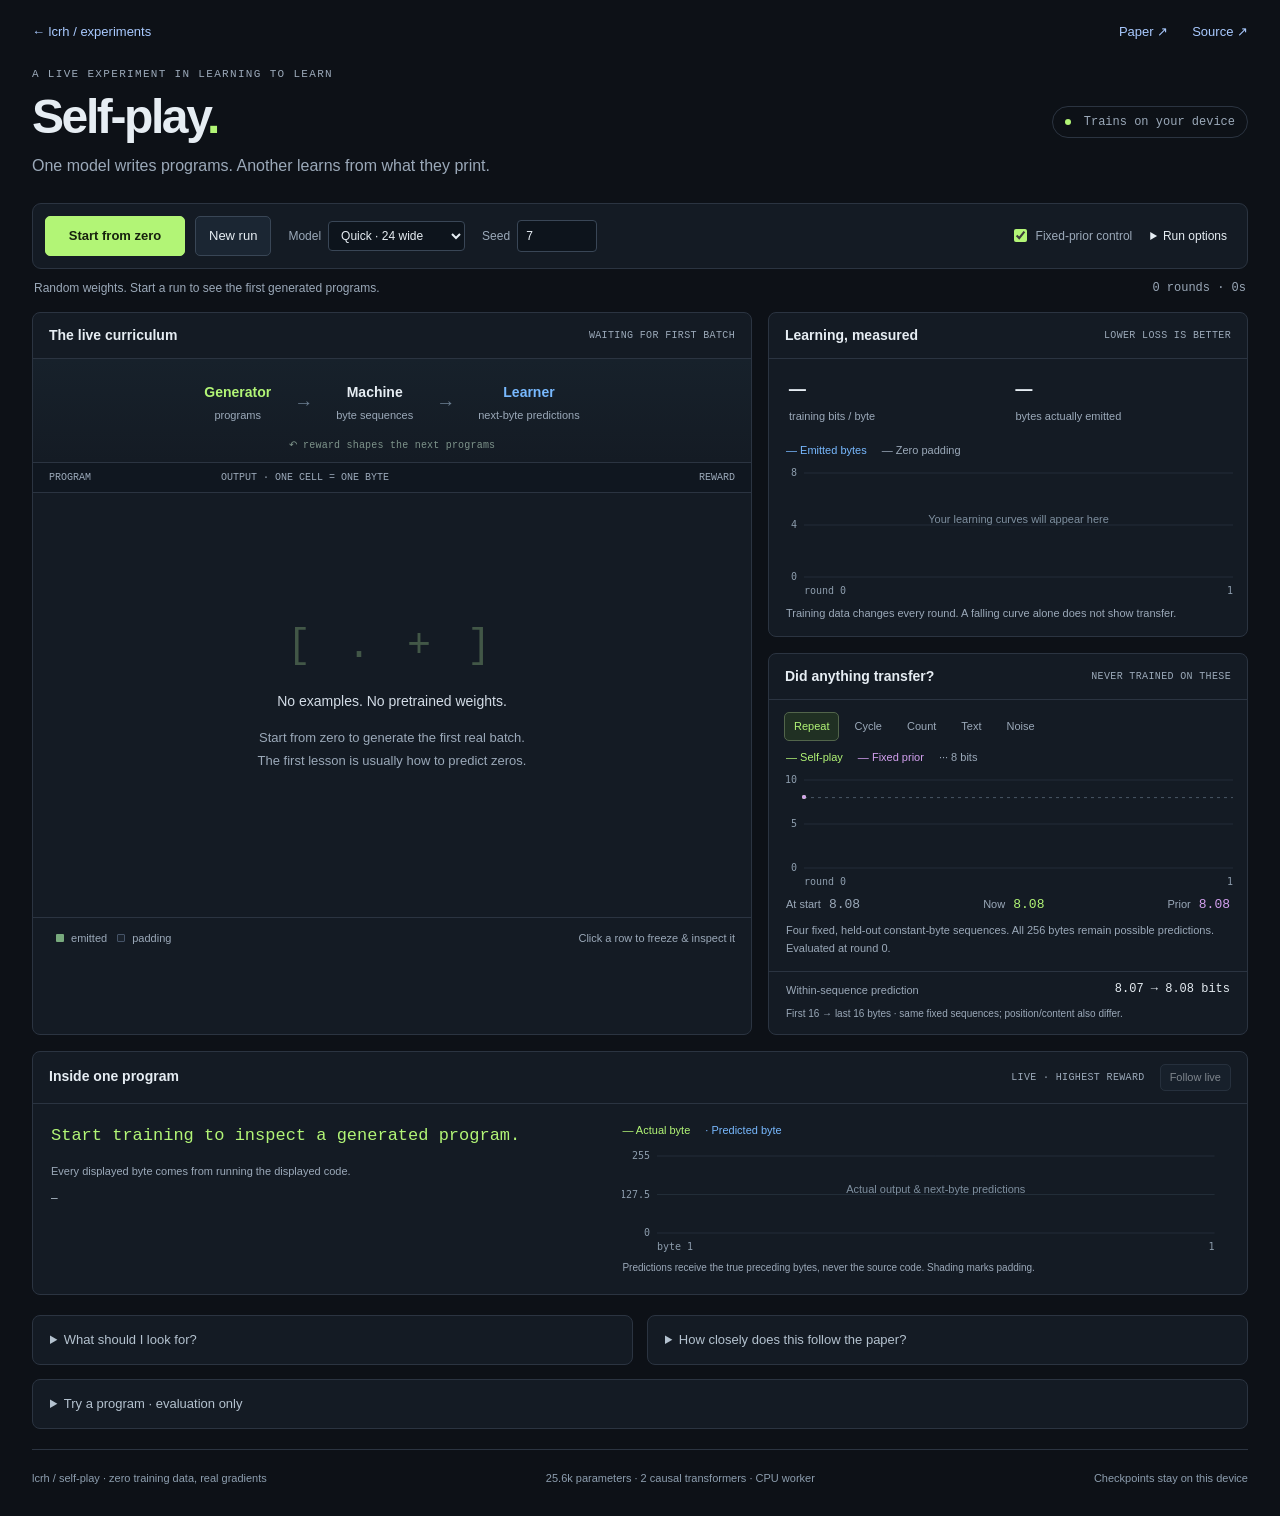
==== self-play/index.html @ e6c80df0 "Add browser self-play pretraining playground with faithful gradient reward" ====
<!doctype html>
<html lang="en"><head><meta charset="utf-8"><meta name="viewport" content="width=device-width,initial-scale=1"><title>Self-play · Pretraining from zero data</title><meta name="description" content="Two tiny transformers learn from scratch in your browser. Explore Self-Play Pretraining with Zero Data through real programs, real gradients, and a live adaptive curriculum."><link rel="stylesheet" href="style.css"><link rel="icon" href="data:image/svg+xml,%3Csvg xmlns='http://www.w3.org/2000/svg' viewBox='0 0 32 32'%3E%3Crect width='32' height='32' rx='8' fill='%230d1117'/%3E%3Cpath d='M12 8L5 16l7 8M20 8l7 8-7 8' fill='none' stroke='%23b2f576' stroke-width='3'/%3E%3C/svg%3E"></head>
<body><main>
<nav><a href="https://lcrh.github.io/">← lcrh / experiments</a><div><a href="https://arxiv.org/abs/2609.30063" target="_blank" rel="noopener">Paper ↗</a><a href="https://github.com/lcrh/lcrh.github.io/tree/master/self-play" target="_blank" rel="noopener">Source ↗</a></div></nav>
<header><div><div class="eyebrow">A LIVE EXPERIMENT IN LEARNING TO LEARN</div><h1>Self-play<span>.</span></h1><p>One model writes programs. Another learns from what they print.</p></div><span class="local"><i></i> Trains on your device</span></header>
<section class="toolbar" aria-label="Training controls"><button id="run" class="primary" disabled>Start from zero</button><button id="reset" title="Discard current run and initialize fresh random networks">New run</button><div class="toolbar-label"><label for="preset">Model</label><select id="preset"><option value="quick">Quick · 24 wide</option><option value="deep">Long run · 48 wide</option></select></div><div class="toolbar-label"><label for="seed">Seed</label><input id="seed" type="number" value="7" min="1" max="999999999"></div><label class="compare"><input id="compare" type="checkbox" checked> Fixed-prior control</label><details class="more"><summary>Run options</summary><div class="options"><label>Generator reward<select id="mode"><option value="selfplay">Gradient alignment · paper</option><option value="difficulty">Difficulty · ablation</option></select></label><label>CPU usage<select id="speed"><option value="full">Full speed</option><option value="gentle">Gentle</option></select></label><button id="save">Download checkpoint</button><button id="load">Load checkpoint</button><button id="restore-local" hidden>Resume saved run</button><input type="file" id="file" accept=".json" hidden><small>Model, seed, reward, and control changes start a new run. CPU usage can change live.</small></div></details></section>
<div class="runline"><span id="status" role="status">Initializing random models…</span><span id="clock">0 rounds · 0s</span></div>
<div id="error" role="alert" hidden></div>
<div class="workspace">
<section class="panel curriculum"><div class="panel-head"><h2>The live curriculum</h2><span id="batch-info">WAITING FOR FIRST BATCH</span></div>
<div class="flow"><span><b class="green">Generator</b><small>programs</small></span><i>→</i><span><b>Machine</b><small>byte sequences</small></span><i>→</i><span><b class="blue">Learner</b><small>next-byte predictions</small></span><div class="feedback">↶ reward shapes the next programs</div></div>
<div class="table-head"><span>PROGRAM</span><span>OUTPUT · ONE CELL = ONE BYTE</span><span>REWARD</span></div>
<div id="programs" class="programs"><div class="empty"><span class="empty-symbol">[ . + ]</span><b>No examples. No pretrained weights.</b><p>Start from zero to generate the first real batch.<br>The first lesson is usually how to predict zeros.</p></div></div>
<div class="panel-foot"><span><i class="key emitted"></i> emitted <i class="key padding"></i> padding</span><span>Click a row to freeze & inspect it</span></div>
</section>
<aside class="right-column"><section class="panel progress"><div class="panel-head"><h2>Learning, measured</h2><span>LOWER LOSS IS BETTER</span></div><div class="metrics"><div><strong id="loss">—</strong><span>training bits / byte</span></div><div><strong id="emission">—</strong><span>bytes actually emitted</span></div></div><div class="chart-legend"><span class="blue">— Emitted bytes</span><span class="muted">— Zero padding</span></div><canvas id="training-chart" width="700" height="240" aria-label="Training loss on emitted bytes and padding over rounds"></canvas><p class="caption">Training data changes every round. A falling curve alone does not show transfer.</p></section>
<section class="panel probes"><div class="panel-head"><h2>Did anything transfer?</h2><span>NEVER TRAINED ON THESE</span></div><div class="tabs" id="probe-tabs" aria-label="Evaluation sequence"><button class="selected" data-probe="Repeat">Repeat</button><button data-probe="Cycle">Cycle</button><button data-probe="Count">Count</button><button data-probe="Text">Text</button><button data-probe="Noise">Noise</button></div><div class="chart-legend"><span class="green">— Self-play</span><span class="purple">— Fixed prior</span><span class="muted">··· 8 bits</span></div><canvas id="probe-chart" width="700" height="200" aria-label="Held-out probe loss for self-play and fixed-prior learners"></canvas><div class="probe-values"><span>At start <b id="probe-start">—</b></span><span>Now <b id="probe-now" class="green">—</b></span><span>Prior <b id="probe-prior" class="purple">—</b></span></div><p id="probe-caption" class="caption">Four fixed, held-out constant-byte sequences. All 256 bytes remain possible predictions.</p><div class="context-stat"><span>Within-sequence prediction</span><b id="context-gain">—</b></div><p class="caption context-caption">First 16 → last 16 bytes · same fixed sequences; position/content also differ.</p></section></aside>
</div>
<section class="panel inspector"><div class="panel-head"><h2>Inside one program</h2><div class="inspector-actions"><span id="inspect-source">LATEST BATCH</span><button id="follow">Follow live</button></div></div><div class="inspector-body"><div class="program-detail"><code id="selected-code">Start training to inspect a generated program.</code><div id="program-meta" class="program-meta">Every displayed byte comes from running the displayed code.</div><div id="byte-values" class="byte-values">—</div></div><div class="prediction-detail"><div class="chart-legend"><span class="green">— Actual byte</span><span class="blue">· Predicted byte</span></div><canvas id="prediction-chart" width="750" height="155" aria-label="Actual output and the learner's next-byte prediction, given the true preceding bytes"></canvas><p class="caption">Predictions receive the true preceding bytes, never the source code. Shading marks padding.</p></div></div></section>
<section class="under-lab"><details class="panel explanation"><summary>What should I look for?</summary><div><p><b>First seconds:</b> both networks start random. Most programs emit very little, so the learner quickly learns padding. That is real learning, but a modest result.</p><p><b>Next few minutes:</b> watch which programs earn reward, whether more of their output is actually emitted, and whether prediction of the fixed probes improves. The fixed-prior learner draws random programs from the same language and gets the same number of training bytes.</p><p><b>Leave it running:</b> the generator keeps searching; mutation and replay retain useful programs. The larger model offers more room to learn at a slower pace. Save a checkpoint to continue later. There is no scripted progression or guarantee of richer discoveries.</p><p>Constant-byte and periodic probes test a little predictive structure. One short text probe is a sanity check, not a natural-language benchmark. This miniature experiment does not establish the paper’s scaling or broad transfer claims.</p></div></details>
<details class="panel explanation"><summary>How closely does this follow the paper?</summary><div><p>Based on <a href="https://arxiv.org/abs/2609.30063">Self-Play Pretraining with Zero Data</a>, Cowsik et al. (2026). The generator and learner are independently initialized causal transformers. The generator samples from the paper’s 19-token Brainfuck + macro alphabet. The learner predicts all 256 byte values.</p><p>The generator is rewarded by the actual, absolute, Adam-preconditioned gradient alignment:</p><p class="formula">r = | ∇L(y; θₑ) · [ Pₑ ⊙ (θ⌊ₑ/₂⌋ − θₑ) ] |</p><p>We compute full gradients, use the exact halfway checkpoint, and train the generator with policy gradients, a uniform-prior KL penalty, replay importance correction, and reward-weighted expert iteration. Mutation rows do not enter the policy gradient. All output rows, including zero padding, train the learner.</p><p><b>Browser reductions:</b> one transformer layer, 2 attention heads, learned positions and a ReLU feed-forward layer, rather than Llama. Quick mode uses width 24, 64 output bytes, up to 48 program tokens, 12 programs per round, 256 tape cells and 4,096 primitive execution steps. Long-run mode uses width 48, 128 bytes, 96 program tokens, 24 programs and 16,384 steps. Banks are bounded. No programs are preloaded into training.</p><p>Historical weights are reconstructed by deterministic, half-speed copies of the same training process. This preserves the exact growing lookback window with logarithmic memory and under twice the training work. See the <a href="https://github.com/lcrh/lcrh.github.io/tree/master/self-play#implementation">implementation & verification notes</a>.</p><p><b>Difficulty ablation:</b> replaces the alignment reward with output cross-entropy. It deliberately removes the paper’s defense against rewarding unpredictable data. A new run is required to change the objective.</p></div></details>
<details class="panel explanation sandbox"><summary>Try a program · evaluation only</summary><div><p>Run your own code against the current learner. These programs never enter either model’s training data or program bank.</p><label for="sandbox-code">Program</label><textarea id="sandbox-code" rows="2" spellcheck="false">+[.++]F</textarea><div class="sandbox-controls"><label>Input seed <input id="input-seed" type="number" value="42" min="1" max="999999999"></label><button id="execute">Run & inspect</button></div><p class="small">&lt; &gt; move · + − change byte · [ ] loop · . emit · , random input · F finish. Unmatched brackets are no-ops. Macros: Z clear, R move right, L triple right, N subtract left, C copy-add to two neighbors, G/H scan, W increment right & clear current, V print to zero, X set 16. Bytes wrap modulo 256. Program length follows the selected model’s limit.</p></div></details></section>
<footer><span>lcrh / self-play · zero training data, real gradients</span><span id="model-info">Browser CPU · background worker</span><span id="saved-status">Checkpoints stay on this device</span></footer>
</main><script type="module" src="app.mjs"></script></body></html>
---- self-play/style.css ----
:root{color-scheme:dark;--bg:#0d1117;--panel:#141b24;--border:#2b3441;--text:#e6edf3;--muted:#9ba9b9;--green:#b2f576;--blue:#78b9ff;--purple:#d3a0ef}*{box-sizing:border-box}body{margin:0;background:var(--bg);color:var(--text);font:14px/1.55 -apple-system,BlinkMacSystemFont,'Segoe UI',sans-serif}main{max-width:1440px;margin:auto;padding:22px 32px}a{color:#a9caff;text-decoration:none}a:hover{text-decoration:underline}nav,nav>div{display:flex;justify-content:space-between;gap:24px}nav{font-size:13px;margin-bottom:24px}header{display:flex;justify-content:space-between;align-items:center;margin-bottom:24px}.eyebrow{font:11px/1.5 ui-monospace,monospace;letter-spacing:.12em;color:var(--muted)}h1{font-size:48px;letter-spacing:-.05em;line-height:1.05;margin:9px 0 12px}h1 span{color:var(--green)}header p{margin:0;color:var(--muted);font-size:16px}.local{font:12px ui-monospace,monospace;padding:8px 12px;border:1px solid var(--border);border-radius:24px;color:var(--muted);white-space:nowrap}.local i{display:inline-block;width:6px;height:6px;border-radius:50%;background:var(--green);margin-right:6px}.toolbar{display:flex;gap:10px;align-items:center;padding:12px;background:#141b24;border:1px solid var(--border);border-radius:9px}button,input,select,textarea{font:inherit}button{cursor:pointer;background:#1b2633;color:var(--text);border:1px solid #394656;border-radius:5px;padding:9px 13px;font-size:13px;white-space:nowrap}button:hover{border-color:var(--green);background:#263443}button:disabled{opacity:.5;cursor:default}button.primary{background:var(--green);color:#17220e;border-color:var(--green);font-weight:650;min-width:140px}.primary:hover{background:#c7ff97}button:focus-visible,a:focus-visible,summary:focus-visible,input:focus-visible,select:focus-visible,textarea:focus-visible{outline:2px solid var(--green);outline-offset:3px}input,select,textarea{background:#0d141c;color:var(--text);border:1px solid #394656;border-radius:4px;padding:6px 8px}input[type=number]{width:80px}input[type=checkbox]{accent-color:var(--green)}.toolbar-label{display:flex;gap:7px;align-items:center;font-size:12px;color:var(--muted);margin-left:7px}.toolbar select{font-size:12px}.compare{display:flex;align-items:center;gap:6px;color:var(--muted);font-size:12px;margin-left:auto;white-space:nowrap}.more{position:relative}.more summary{font-size:12px;cursor:pointer;padding:8px}.options{position:absolute;right:0;top:40px;background:#17212d;box-shadow:0 12px 30px #0008;border:1px solid #455367;border-radius:7px;width:280px;padding:16px;z-index:10;display:grid;gap:12px}.options label{display:grid;gap:5px;color:var(--muted);font-size:12px}.options small{color:var(--muted)}.runline{display:flex;align-items:center;justify-content:space-between;padding:10px 2px 14px;gap:15px;font-size:12px;color:var(--muted)}#clock{font-family:ui-monospace,monospace;white-space:nowrap}.workspace{display:grid;grid-template-columns:minmax(0,1.5fr) minmax(320px,1fr);gap:16px;align-items:stretch}.panel{background:var(--panel);border:1px solid var(--border);border-radius:8px;overflow:hidden}.panel-head{display:flex;justify-content:space-between;align-items:center;gap:10px;padding:12px 16px;border-bottom:1px solid var(--border)}.panel-head h2{font-size:14px;font-weight:600;margin:0}.panel-head>span,.inspector-actions>span{color:var(--muted);font:10px ui-monospace,monospace;letter-spacing:.035em}.flow{display:flex;align-items:center;justify-content:center;gap:23px;padding:23px 20px 38px;position:relative;background:linear-gradient(180deg,#17212b,#141b24)}.flow>span{display:grid;text-align:center;gap:3px}.flow b{font-size:14px;font-weight:550}.flow small{font-size:11px;color:var(--muted)}.flow>i{font-style:normal;color:#6a7c8f;font-size:19px}.feedback{position:absolute;bottom:11px;font:10px ui-monospace,monospace;color:#7e948b;letter-spacing:.02em}.table-head{display:grid;grid-template-columns:160px 1fr 64px;gap:12px;padding:9px 16px;color:var(--muted);font:10px ui-monospace,monospace;background:#101720;border-top:1px solid var(--border);border-bottom:1px solid var(--border)}.table-head>span:last-child{text-align:right}.programs{min-height:424px}.program-row{display:grid;grid-template-columns:160px minmax(0,1fr) 64px;align-items:center;gap:12px;width:100%;padding:9px 16px;text-align:left;border:0;border-bottom:1px solid #25303c;border-radius:0;background:transparent;min-height:44px}.program-row:last-child{border-bottom:0}.program-row:hover{background:#1c2a34}.program-row.active{background:#20322c;box-shadow:inset 3px 0 var(--green)}.program-code{overflow:hidden;text-overflow:ellipsis;white-space:nowrap;font:12px ui-monospace,monospace;color:#d5e1eb}.source-label{font:9px ui-monospace,monospace;color:#8a9dad;display:block;margin-top:3px}.tape{display:flex;gap:1px;height:21px;overflow:hidden;align-items:stretch}.byte{min-width:2px;flex:1;border-radius:1px;background:#23303d}.byte.pad{background:#1a222c!important;border-bottom:1px solid #3b4755}.reward{font:11px ui-monospace,monospace;color:var(--green);text-align:right}.empty{height:424px;display:flex;align-items:center;justify-content:center;flex-direction:column;color:var(--muted);text-align:center;padding:24px}.empty b{color:#d3dce6;font-size:14px;font-weight:500}.empty p{font-size:13px;line-height:1.8}.empty-symbol{font:40px ui-monospace,monospace;color:#425747;letter-spacing:.15em;margin-bottom:22px}.panel-foot{display:flex;justify-content:space-between;gap:10px;padding:12px 16px;font-size:11px;color:var(--muted);border-top:1px solid var(--border)}.key{display:inline-block;width:8px;height:8px;border-radius:1px;margin:0 4px 0 7px}.key.emitted{background:#78aa7d}.key.padding{background:#1a222c;border:1px solid #455367}.right-column{display:flex;flex-direction:column;gap:16px}.metrics{display:grid;grid-template-columns:1fr 1fr;gap:15px;padding:15px 20px 7px}.metrics strong{display:block;font:28px ui-monospace,monospace;letter-spacing:-.03em}.metrics span{font-size:11px;color:var(--muted)}.chart-legend{display:flex;gap:15px;font-size:11px;padding:8px 17px 0;align-items:center;flex-wrap:wrap}.green{color:var(--green)}.blue{color:var(--blue)}.purple{color:var(--purple)}.muted{color:var(--muted)}canvas{display:block;width:100%}#training-chart{height:142px}#probe-chart{height:126px}.caption{font-size:11px;line-height:1.6;color:var(--muted);margin:4px 17px 13px}.tabs{display:flex;gap:5px;padding:12px 15px 0}.tabs button{padding:5px 9px;font-size:11px;background:transparent;border-color:transparent;color:var(--muted)}.tabs button.selected{color:var(--green);border-color:#52654b;background:#203023}.probe-values{display:flex;justify-content:space-between;margin:4px 17px 9px;gap:8px;font-size:11px;color:var(--muted)}.probe-values b{font:13px ui-monospace,monospace;margin-left:5px}.context-stat{display:flex;justify-content:space-between;padding:10px 17px 3px;border-top:1px solid var(--border);font-size:11px;color:var(--muted)}.context-stat b{font:12px ui-monospace,monospace;color:var(--text)}.context-caption{font-size:10px;margin-bottom:12px}.inspector{margin-top:16px}.inspector-actions{display:flex;gap:15px;align-items:center}.inspector-actions button{font-size:11px;padding:4px 9px}.inspector-body{display:grid;grid-template-columns:1fr 1.1fr;gap:20px;padding:18px}.program-detail{min-width:0}#selected-code{display:block;overflow-wrap:anywhere;white-space:normal;color:var(--green);font:17px/1.7 ui-monospace,monospace;min-height:32px}.program-meta{font-size:11px;line-height:1.7;color:var(--muted);margin:8px 0}.byte-values{font:11px/1.9 ui-monospace,monospace;color:#c4d2de;overflow-wrap:anywhere;max-height:85px;overflow:auto}.byte-values span{display:inline-block;min-width:30px;padding:0 3px;text-align:center;border-right:1px solid #293745}.byte-values .pad{color:#687a8d;background:#101720}.prediction-detail .chart-legend{padding:0 0 3px}.prediction-detail .caption{margin:3px 0 0;font-size:10px}#prediction-chart{height:115px}.under-lab{display:grid;grid-template-columns:1fr 1fr;gap:14px;margin-top:20px}.explanation summary{padding:14px 17px;cursor:pointer;font-size:13px;color:#b4c2cf}.explanation>div{padding:0 17px 13px}.explanation p{font-size:13px;color:var(--muted);line-height:1.8}.explanation p b{color:#d4e2eb;font-weight:500}.explanation .formula{font:12px/1.8 ui-monospace,monospace;color:var(--green);background:#0e151d;padding:12px;border-radius:4px;overflow-wrap:anywhere}.sandbox{grid-column:1/-1}.sandbox textarea{display:block;width:100%;resize:vertical;color:var(--green);font-family:ui-monospace,monospace;margin:8px 0}.sandbox label{font-size:12px;color:var(--muted)}.sandbox-controls{display:flex;gap:15px;align-items:center}.sandbox .small{font-size:11px}footer{display:flex;justify-content:space-between;gap:14px;flex-wrap:wrap;font-size:11px;color:#8d9eaf;padding:20px 0 5px;margin-top:20px;border-top:1px solid var(--border)}#error{color:#ffb3a9;padding:12px 16px;margin-bottom:14px;background:#3a2021;border:1px solid #774144;border-radius:5px;white-space:pre-wrap;overflow-wrap:anywhere}body.running .local i{box-shadow:0 0 10px #b2f57670}@media(min-width:1350px){.workspace{grid-template-columns:minmax(0,1.65fr) minmax(360px,1fr)}.program-row,.table-head{grid-template-columns:190px minmax(0,1fr) 70px}}@media(max-width:1100px){main{padding:20px}.toolbar{flex-wrap:wrap}.compare{margin-left:0}.more{margin-left:auto}.toolbar-label{margin-left:0}.program-row,.table-head{grid-template-columns:115px minmax(0,1fr) 55px;gap:8px}.flow{gap:15px}.panel-head>span{font-size:9px}.workspace{grid-template-columns:minmax(0,1.2fr) minmax(300px,1fr)}.panel-foot{font-size:10px}.tabs{gap:1px;padding-left:10px}.tabs button{padding:5px 7px}}@media(max-width:780px){main{padding:18px 14px}.local{display:none}header p{font-size:14px}h1{font-size:40px}.workspace{grid-template-columns:1fr}.right-column{display:grid;grid-template-columns:1fr 1fr;gap:12px}.panel-head{padding:11px 12px}.right-column .panel-head>span{display:none}.metrics{padding:13px 12px}.metrics strong{font-size:24px}.tabs{flex-wrap:wrap}.tabs button{font-size:10px}.probe-values{flex-wrap:wrap}.program-row,.table-head{grid-template-columns:155px minmax(0,1fr) 60px}.programs,.empty{min-height:360px}.inspector-body{grid-template-columns:1fr}.under-lab{grid-template-columns:1fr}.runline{align-items:flex-start}.context-stat{flex-wrap:wrap;gap:5px}.toolbar .compare{margin-left:auto}.chart-legend{gap:9px}.options{width:270px}.table-head{font-size:9px}}@media(max-width:490px){.right-column{grid-template-columns:1fr}.right-column .panel-head>span{display:block}.toolbar{gap:8px}.toolbar .compare{margin-left:0}.toolbar-label{font-size:11px}.toolbar-label select{max-width:160px}header .eyebrow{font-size:9px}.program-row,.table-head{grid-template-columns:100px minmax(0,1fr) 49px;padding-left:10px;padding-right:10px;gap:7px}.program-code{font-size:11px}.reward{font-size:10px}.flow{gap:13px;padding-left:10px;padding-right:10px}.flow b{font-size:13px}.flow small{font-size:10px}.panel-foot{flex-wrap:wrap}.runline{font-size:11px}.runline #status{max-width:65%}#clock{white-space:normal;text-align:right}.table-head>span:nth-child(2){font-size:8px}.inspector-actions{gap:7px}.inspector-actions>span{font-size:9px}.sandbox-controls{flex-wrap:wrap}nav{font-size:12px}nav>div{gap:16px}}
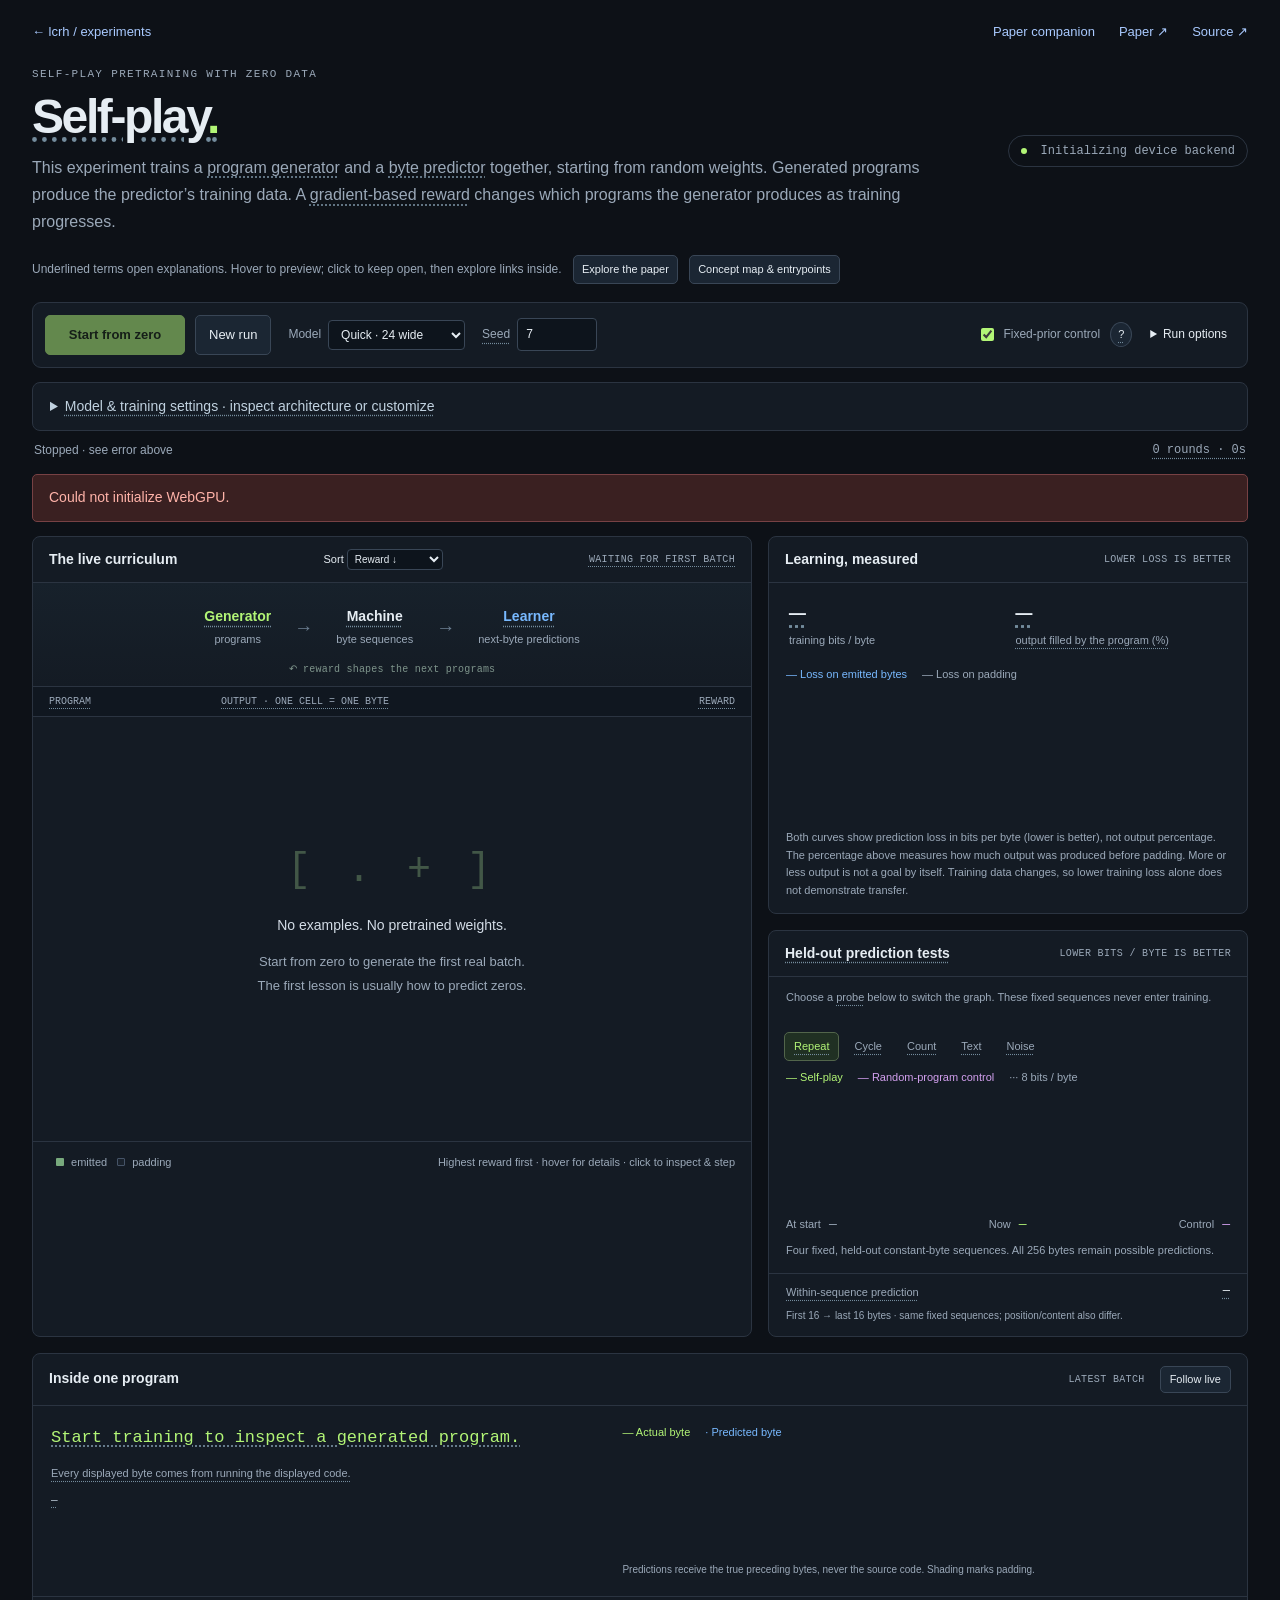
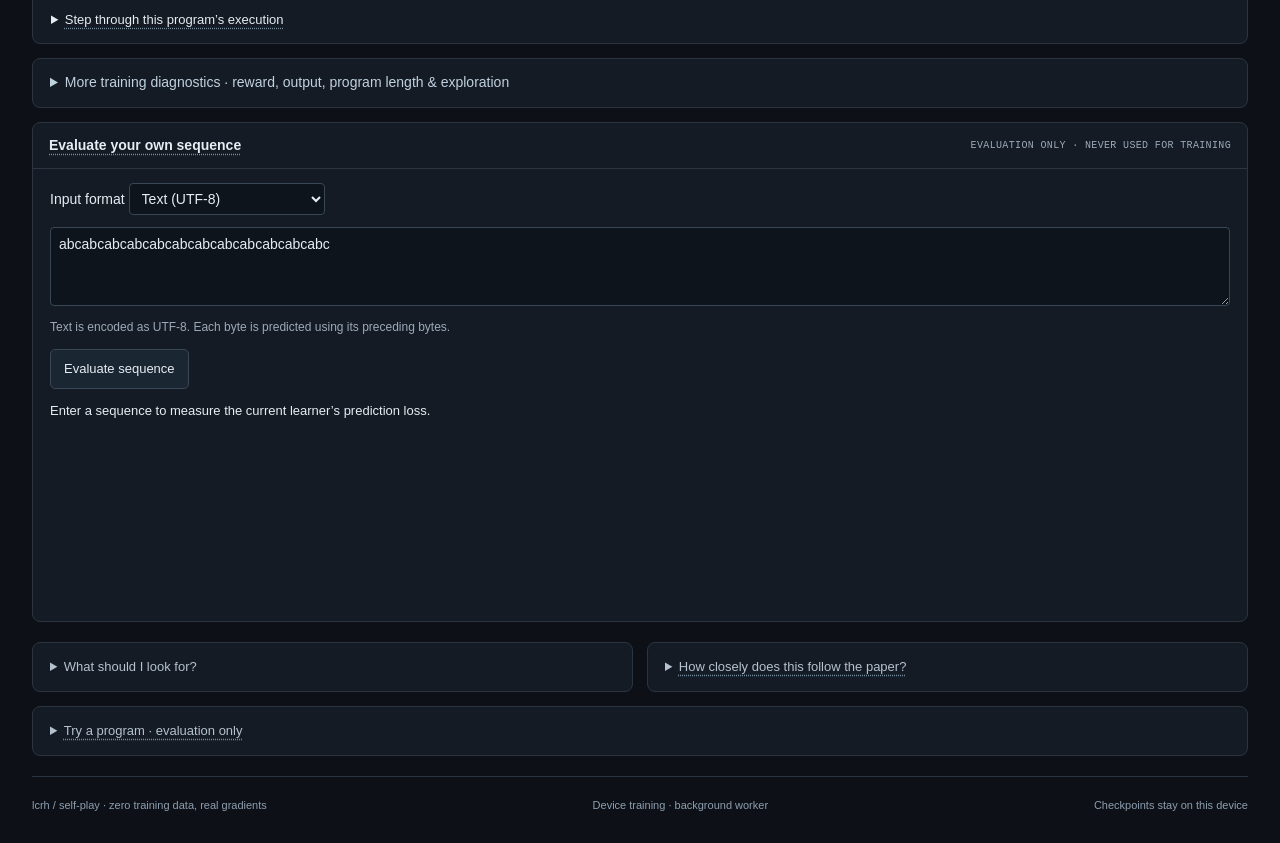
==== commit 12b84b1f: "Add WebGPU training, linked paper companion and interactive diagnostics" ====
--- a/self-play/index.html
+++ b/self-play/index.html
@@ -1,24 +1,26 @@
 <!doctype html>
-<html lang="en"><head><meta charset="utf-8"><meta name="viewport" content="width=device-width,initial-scale=1"><title>Self-play · Pretraining from zero data</title><meta name="description" content="Two tiny transformers learn from scratch in your browser. Explore Self-Play Pretraining with Zero Data through real programs, real gradients, and a live adaptive curriculum."><link rel="stylesheet" href="style.css"><link rel="icon" href="data:image/svg+xml,%3Csvg xmlns='http://www.w3.org/2000/svg' viewBox='0 0 32 32'%3E%3Crect width='32' height='32' rx='8' fill='%230d1117'/%3E%3Cpath d='M12 8L5 16l7 8M20 8l7 8-7 8' fill='none' stroke='%23b2f576' stroke-width='3'/%3E%3C/svg%3E"></head>
-<body><main>
-<nav><a href="https://lcrh.github.io/">← lcrh / experiments</a><div><a href="https://arxiv.org/abs/2609.30063" target="_blank" rel="noopener">Paper ↗</a><a href="https://github.com/lcrh/lcrh.github.io/tree/master/self-play" target="_blank" rel="noopener">Source ↗</a></div></nav>
-<header><div><div class="eyebrow">A LIVE EXPERIMENT IN LEARNING TO LEARN</div><h1>Self-play<span>.</span></h1><p>One model writes programs. Another learns from what they print.</p></div><span class="local"><i></i> Trains on your device</span></header>
-<section class="toolbar" aria-label="Training controls"><button id="run" class="primary" disabled>Start from zero</button><button id="reset" title="Discard current run and initialize fresh random networks">New run</button><div class="toolbar-label"><label for="preset">Model</label><select id="preset"><option value="quick">Quick · 24 wide</option><option value="deep">Long run · 48 wide</option></select></div><div class="toolbar-label"><label for="seed">Seed</label><input id="seed" type="number" value="7" min="1" max="999999999"></div><label class="compare"><input id="compare" type="checkbox" checked> Fixed-prior control</label><details class="more"><summary>Run options</summary><div class="options"><label>Generator reward<select id="mode"><option value="selfplay">Gradient alignment · paper</option><option value="difficulty">Difficulty · ablation</option></select></label><label>CPU usage<select id="speed"><option value="full">Full speed</option><option value="gentle">Gentle</option></select></label><button id="save">Download checkpoint</button><button id="load">Load checkpoint</button><button id="restore-local" hidden>Resume saved run</button><input type="file" id="file" accept=".json" hidden><small>Model, seed, reward, and control changes start a new run. CPU usage can change live.</small></div></details></section>
-<div class="runline"><span id="status" role="status">Initializing random models…</span><span id="clock">0 rounds · 0s</span></div>
+<html lang="en"><head><meta charset="utf-8"><meta name="viewport" content="width=device-width,initial-scale=1"><title>Self-play · Pretraining from zero data</title><meta name="description" content="Two tiny transformers learn from scratch in your browser. Explore Self-Play Pretraining with Zero Data through real programs, real gradients, and a live adaptive curriculum."><link rel="stylesheet" href="style.css"><link rel="stylesheet" href="knowledge.css"><link rel="icon" href="data:image/svg+xml,%3Csvg xmlns='http://www.w3.org/2000/svg' viewBox='0 0 32 32'%3E%3Crect width='32' height='32' rx='8' fill='%230d1117'/%3E%3Cpath d='M12 8L5 16l7 8M20 8l7 8-7 8' fill='none' stroke='%23b2f576' stroke-width='3'/%3E%3C/svg%3E"></head>
+<body><main><aside class="mobile-notice">This playground is easier to explore on desktop. Training runs on this device’s GPU (or CPU if selected) and uses its battery; larger models can be slow on a phone.</aside>
+<nav><a href="https://lcrh.github.io/">← lcrh / experiments</a><div><a href="wiki.html">Paper companion</a><a href="https://arxiv.org/abs/2609.30063" target="_blank" rel="noopener">Paper ↗</a><a href="https://github.com/lcrh/lcrh.github.io/tree/master/self-play" target="_blank" rel="noopener">Source ↗</a></div></nav>
+<header><div><div class="eyebrow">SELF-PLAY PRETRAINING WITH ZERO DATA</div><h1>Self-play<span>.</span></h1><p>This experiment trains a <a data-concept="generator">program generator</a> and a <a data-concept="learner">byte predictor</a> together, starting from random weights. Generated programs produce the predictor’s training data. A <a data-concept="gradient-reward">gradient-based reward</a> changes which programs the generator produces as training progresses.</p></div><span class="local"><i></i> Initializing device backend</span></header><div class="help-intro">Underlined terms open explanations. Hover to preview; click to keep open, then explore links inside. <button id="open-wiki">Explore the paper</button> <button id="open-map">Concept map & entrypoints</button></div>
+<section class="toolbar" aria-label="Training controls"><button id="run" class="primary" disabled>Start from zero</button><button id="reset" title="Discard current run and initialize fresh random networks">New run</button><div class="toolbar-label"><label for="preset">Model</label><select id="preset"><option value="quick">Quick · 24 wide</option><option value="deep">Long run · 48 wide</option><option value="custom" disabled>Custom settings</option></select></div><div class="toolbar-label"><label for="seed">Seed</label><input id="seed" type="number" value="7" min="1" max="999999999"></div><label class="compare"><input id="compare" type="checkbox" checked> Fixed-prior control</label><button class="help-button" data-concept="prior-control" aria-label="Explain fixed-prior control">?</button><details class="more"><summary>Run options</summary><div class="options"><label>Generator reward<select id="mode"><option value="selfplay">Gradient alignment · paper</option><option value="difficulty">Difficulty · ablation</option></select></label><label>Compute pacing<select id="speed"><option value="full">Full speed</option><option value="gentle">Gentle</option></select></label><button id="save">Download checkpoint</button><button id="load">Load checkpoint</button><button id="restore-local" hidden>Resume saved run</button><input type="file" id="file" accept=".json" hidden><small>Model, seed, reward, and control changes start a new run. Compute pacing can change live.</small></div></details></section>
+<details class="panel settings" id="model-settings"><summary>Model & training settings · inspect architecture or customize</summary><div class="settings-body"><p>Quick and Long run select the original defaults. Editing these values prepares a new configuration; apply it to start a fresh run with random weights.</p><label for="backend">Training backend</label> <select id="backend"><option value="webgpu">WebGPU · GPU gradients</option><option value="cpu">CPU · compatibility mode</option></select><p>WebGPU executes transformer forward passes and full parameter gradients on your GPU. Program execution, cached sampling, reward reduction and Adam updates run on the CPU. Small models can be limited by GPU dispatch overhead; larger models do more work per dispatch.</p><div id="config-fields" class="config-fields"></div><div id="model-shape"></div><button id="apply-config">Apply settings & start a new run</button><span id="config-status" role="status"></span></div></details><div class="runline"><span id="status" role="status">Initializing random models…</span><span id="clock">0 rounds · 0s</span></div>
 <div id="error" role="alert" hidden></div>
 <div class="workspace">
-<section class="panel curriculum"><div class="panel-head"><h2>The live curriculum</h2><span id="batch-info">WAITING FOR FIRST BATCH</span></div>
+<section class="panel curriculum"><div class="panel-head"><h2>The live curriculum</h2><label class="sort-label">Sort <select id="curriculum-sort"><option value="reward">Reward ↓</option><option value="sample">Sampling order</option></select></label><span id="batch-info">WAITING FOR FIRST BATCH</span></div>
 <div class="flow"><span><b class="green">Generator</b><small>programs</small></span><i>→</i><span><b>Machine</b><small>byte sequences</small></span><i>→</i><span><b class="blue">Learner</b><small>next-byte predictions</small></span><div class="feedback">↶ reward shapes the next programs</div></div>
 <div class="table-head"><span>PROGRAM</span><span>OUTPUT · ONE CELL = ONE BYTE</span><span>REWARD</span></div>
 <div id="programs" class="programs"><div class="empty"><span class="empty-symbol">[ . + ]</span><b>No examples. No pretrained weights.</b><p>Start from zero to generate the first real batch.<br>The first lesson is usually how to predict zeros.</p></div></div>
-<div class="panel-foot"><span><i class="key emitted"></i> emitted <i class="key padding"></i> padding</span><span>Click a row to freeze & inspect it</span></div>
+<div class="panel-foot"><span><i class="key emitted"></i> emitted <i class="key padding"></i> padding</span><span>Highest reward first · hover for details · click to inspect & step</span></div>
 </section>
-<aside class="right-column"><section class="panel progress"><div class="panel-head"><h2>Learning, measured</h2><span>LOWER LOSS IS BETTER</span></div><div class="metrics"><div><strong id="loss">—</strong><span>training bits / byte</span></div><div><strong id="emission">—</strong><span>bytes actually emitted</span></div></div><div class="chart-legend"><span class="blue">— Emitted bytes</span><span class="muted">— Zero padding</span></div><canvas id="training-chart" width="700" height="240" aria-label="Training loss on emitted bytes and padding over rounds"></canvas><p class="caption">Training data changes every round. A falling curve alone does not show transfer.</p></section>
-<section class="panel probes"><div class="panel-head"><h2>Did anything transfer?</h2><span>NEVER TRAINED ON THESE</span></div><div class="tabs" id="probe-tabs" aria-label="Evaluation sequence"><button class="selected" data-probe="Repeat">Repeat</button><button data-probe="Cycle">Cycle</button><button data-probe="Count">Count</button><button data-probe="Text">Text</button><button data-probe="Noise">Noise</button></div><div class="chart-legend"><span class="green">— Self-play</span><span class="purple">— Fixed prior</span><span class="muted">··· 8 bits</span></div><canvas id="probe-chart" width="700" height="200" aria-label="Held-out probe loss for self-play and fixed-prior learners"></canvas><div class="probe-values"><span>At start <b id="probe-start">—</b></span><span>Now <b id="probe-now" class="green">—</b></span><span>Prior <b id="probe-prior" class="purple">—</b></span></div><p id="probe-caption" class="caption">Four fixed, held-out constant-byte sequences. All 256 bytes remain possible predictions.</p><div class="context-stat"><span>Within-sequence prediction</span><b id="context-gain">—</b></div><p class="caption context-caption">First 16 → last 16 bytes · same fixed sequences; position/content also differ.</p></section></aside>
+<aside class="right-column"><section class="panel progress"><div class="panel-head"><h2>Learning, measured</h2><span>LOWER LOSS IS BETTER</span></div><div class="metrics"><div><strong id="loss">—</strong><span>training bits / byte</span></div><div><strong id="emission">—</strong><span data-concept="emissions">output filled by the program (%)</span></div></div><div class="chart-legend"><span class="blue">— Loss on emitted bytes</span><span class="muted">— Loss on padding</span></div><canvas id="training-chart" width="700" height="240" aria-label="Training loss on emitted bytes and padding over rounds"></canvas><p class="caption">Both curves show prediction loss in bits per byte (lower is better), not output percentage. The percentage above measures how much output was produced before padding. More or less output is not a goal by itself. Training data changes, so lower training loss alone does not demonstrate transfer.</p></section>
+<section class="panel probes"><div class="panel-head"><h2>Held-out prediction tests</h2><span>LOWER BITS / BYTE IS BETTER</span></div><p class="caption probe-instructions">Choose a <a data-concept="probes">probe</a> below to switch the graph. These fixed sequences never enter training.</p><div class="tabs" id="probe-tabs" aria-label="Evaluation sequence"><button class="selected" data-probe="Repeat">Repeat</button><button data-probe="Cycle">Cycle</button><button data-probe="Count">Count</button><button data-probe="Text">Text</button><button data-probe="Noise">Noise</button></div><div class="chart-legend"><span class="green">— Self-play</span><span class="purple">— Random-program control</span><span class="muted">··· 8 bits / byte</span></div><canvas id="probe-chart" width="700" height="200" aria-label="Held-out probe loss for self-play and fixed-prior learners"></canvas><div class="probe-values"><span>At start <b id="probe-start">—</b></span><span>Now <b id="probe-now" class="green">—</b></span><span>Control <b id="probe-prior" class="purple">—</b></span></div><p id="probe-caption" class="caption">Four fixed, held-out constant-byte sequences. All 256 bytes remain possible predictions.</p><div class="context-stat"><span>Within-sequence prediction</span><b id="context-gain">—</b></div><p class="caption context-caption">First 16 → last 16 bytes · same fixed sequences; position/content also differ.</p></section></aside>
 </div>
-<section class="panel inspector"><div class="panel-head"><h2>Inside one program</h2><div class="inspector-actions"><span id="inspect-source">LATEST BATCH</span><button id="follow">Follow live</button></div></div><div class="inspector-body"><div class="program-detail"><code id="selected-code">Start training to inspect a generated program.</code><div id="program-meta" class="program-meta">Every displayed byte comes from running the displayed code.</div><div id="byte-values" class="byte-values">—</div></div><div class="prediction-detail"><div class="chart-legend"><span class="green">— Actual byte</span><span class="blue">· Predicted byte</span></div><canvas id="prediction-chart" width="750" height="155" aria-label="Actual output and the learner's next-byte prediction, given the true preceding bytes"></canvas><p class="caption">Predictions receive the true preceding bytes, never the source code. Shading marks padding.</p></div></div></section>
+<section class="panel inspector" id="inspector" tabindex="-1"><div class="panel-head"><h2>Inside one program</h2><div class="inspector-actions"><span id="inspect-source">LATEST BATCH</span><button id="follow">Follow live</button></div></div><div class="inspector-body"><div class="program-detail"><code id="selected-code">Start training to inspect a generated program.</code><div id="program-meta" class="program-meta">Every displayed byte comes from running the displayed code.</div><div id="selected-reward" data-concept="gradient-reward" class="program-meta"></div><div id="byte-values" class="byte-values">—</div></div><div class="prediction-detail"><div class="chart-legend"><span class="green">— Actual byte</span><span class="blue">· Predicted byte</span></div><canvas id="prediction-chart" width="750" height="155" aria-label="Actual output and the learner's next-byte prediction, given the true preceding bytes"></canvas><p class="caption">Predictions receive the true preceding bytes, never the source code. Shading marks padding.</p></div></div><div id="execution"></div></section>
+<details class="panel diagnostics" id="extra-diagnostics"><summary>More training diagnostics · reward, output, program length & exploration</summary><div class="diagnostic-grid"><section><h3 data-concept="reward-statistics">Reward: batch mean ± standard deviation</h3><canvas id="reward-chart"></canvas><p>Solid line: mean reward. Other lines: mean + standard deviation and mean − standard deviation, clipped at zero. Each point uses an actual batch.</p></section><section><h3 data-concept="emissions">Program output before padding</h3><canvas id="emission-chart"></canvas><p>Percentage of training bytes emitted by programs. This is an amount, not a prediction score; neither direction is automatically better.</p></section><section><h3 data-concept="program-length">Program length: mean ± standard deviation</h3><canvas id="length-chart"></canvas><p>Instruction tokens per program, including F if present; macros count as single tokens.</p></section><section><h3 data-concept="exploration">Generator uncertainty & archive coverage</h3><canvas id="entropy-chart"></canvas><p>Entropy in bits per next instruction, averaged over fresh sampled prefixes. Uniform predictions: log₂(19) ≈ 4.25 bits.</p><p id="archive-coverage"></p></section></div></details>
+<section class="panel custom-eval"><div class="panel-head"><h2 data-concept="probes">Evaluate your own sequence</h2><span>EVALUATION ONLY · NEVER USED FOR TRAINING</span></div><div class="settings-body"><label for="eval-format">Input format</label> <select id="eval-format"><option value="text">Text (UTF-8)</option><option value="bytes">Bytes (decimal or 0x hex)</option></select><label class="sr-only" for="eval-input">Sequence to evaluate</label><textarea id="eval-input" rows="3" spellcheck="false">abcabcabcabcabcabcabcabcabcabcabcabc</textarea><p id="eval-help">Text is encoded as UTF-8. Each byte is predicted using its preceding bytes.</p><button id="evaluate-custom">Evaluate sequence</button><div id="eval-result" role="status">Enter a sequence to measure the current learner’s prediction loss.</div><canvas id="custom-chart" hidden></canvas></div></section>
 <section class="under-lab"><details class="panel explanation"><summary>What should I look for?</summary><div><p><b>First seconds:</b> both networks start random. Most programs emit very little, so the learner quickly learns padding. That is real learning, but a modest result.</p><p><b>Next few minutes:</b> watch which programs earn reward, whether more of their output is actually emitted, and whether prediction of the fixed probes improves. The fixed-prior learner draws random programs from the same language and gets the same number of training bytes.</p><p><b>Leave it running:</b> the generator keeps searching; mutation and replay retain useful programs. The larger model offers more room to learn at a slower pace. Save a checkpoint to continue later. There is no scripted progression or guarantee of richer discoveries.</p><p>Constant-byte and periodic probes test a little predictive structure. One short text probe is a sanity check, not a natural-language benchmark. This miniature experiment does not establish the paper’s scaling or broad transfer claims.</p></div></details>
-<details class="panel explanation"><summary>How closely does this follow the paper?</summary><div><p>Based on <a href="https://arxiv.org/abs/2609.30063">Self-Play Pretraining with Zero Data</a>, Cowsik et al. (2026). The generator and learner are independently initialized causal transformers. The generator samples from the paper’s 19-token Brainfuck + macro alphabet. The learner predicts all 256 byte values.</p><p>The generator is rewarded by the actual, absolute, Adam-preconditioned gradient alignment:</p><p class="formula">r = | ∇L(y; θₑ) · [ Pₑ ⊙ (θ⌊ₑ/₂⌋ − θₑ) ] |</p><p>We compute full gradients, use the exact halfway checkpoint, and train the generator with policy gradients, a uniform-prior KL penalty, replay importance correction, and reward-weighted expert iteration. Mutation rows do not enter the policy gradient. All output rows, including zero padding, train the learner.</p><p><b>Browser reductions:</b> one transformer layer, 2 attention heads, learned positions and a ReLU feed-forward layer, rather than Llama. Quick mode uses width 24, 64 output bytes, up to 48 program tokens, 12 programs per round, 256 tape cells and 4,096 primitive execution steps. Long-run mode uses width 48, 128 bytes, 96 program tokens, 24 programs and 16,384 steps. Banks are bounded. No programs are preloaded into training.</p><p>Historical weights are reconstructed by deterministic, half-speed copies of the same training process. This preserves the exact growing lookback window with logarithmic memory and under twice the training work. See the <a href="https://github.com/lcrh/lcrh.github.io/tree/master/self-play#implementation">implementation & verification notes</a>.</p><p><b>Difficulty ablation:</b> replaces the alignment reward with output cross-entropy. It deliberately removes the paper’s defense against rewarding unpredictable data. A new run is required to change the objective.</p></div></details>
-<details class="panel explanation sandbox"><summary>Try a program · evaluation only</summary><div><p>Run your own code against the current learner. These programs never enter either model’s training data or program bank.</p><label for="sandbox-code">Program</label><textarea id="sandbox-code" rows="2" spellcheck="false">+[.++]F</textarea><div class="sandbox-controls"><label>Input seed <input id="input-seed" type="number" value="42" min="1" max="999999999"></label><button id="execute">Run & inspect</button></div><p class="small">&lt; &gt; move · + − change byte · [ ] loop · . emit · , random input · F finish. Unmatched brackets are no-ops. Macros: Z clear, R move right, L triple right, N subtract left, C copy-add to two neighbors, G/H scan, W increment right & clear current, V print to zero, X set 16. Bytes wrap modulo 256. Program length follows the selected model’s limit.</p></div></details></section>
-<footer><span>lcrh / self-play · zero training data, real gradients</span><span id="model-info">Browser CPU · background worker</span><span id="saved-status">Checkpoints stay on this device</span></footer>
+<details class="panel explanation"><summary>How closely does this follow the paper?</summary><div><p>Based on <a href="https://arxiv.org/abs/2609.30063">Self-Play Pretraining with Zero Data</a>, Cowsik et al. (2026). The generator and learner are independently initialized causal transformers. The generator samples from the paper’s 19-token Brainfuck + macro alphabet. The learner predicts all 256 byte values.</p><p>The generator is rewarded by the actual, absolute, Adam-preconditioned gradient alignment:</p><p class="formula">r = | ∇L(y; θₑ) · [ Pₑ ⊙ (θ⌊ₑ/₂⌋ − θₑ) ] |</p><p>We compute full gradients, use the exact halfway checkpoint, and train the generator with policy gradients, a uniform-prior KL penalty, replay importance correction, and reward-weighted expert iteration. Mutation rows do not enter the policy gradient. All output rows, including zero padding, train the learner.</p><p><b>Browser reductions:</b> preset models use one transformer layer and 2 attention heads, with learned positions and a ReLU feed-forward layer, rather than Llama. Quick mode uses width 24, 64 output bytes, up to 48 program tokens, 12 programs per round, 256 tape cells and 4,096 primitive execution steps. Long-run mode uses width 48, 128 bytes, 96 program tokens, 24 programs and 16,384 steps. Banks are bounded. No programs are preloaded into training.</p><p>Historical weights are reconstructed by deterministic, half-speed copies of the same training process. This preserves the exact growing lookback window with logarithmic memory and under twice the training work. See the <a href="https://github.com/lcrh/lcrh.github.io/tree/master/self-play#implementation">implementation & verification notes</a>.</p><p><b>Difficulty ablation:</b> replaces the alignment reward with output cross-entropy. It deliberately removes the paper’s defense against rewarding unpredictable data. A new run is required to change the objective.</p></div></details>
+<details class="panel explanation sandbox"><summary>Try a program · evaluation only</summary><div><p>Run your own code against the current learner. These programs never enter either model’s training data or program bank. Running one replaces the selected program in “Inside one program” above and takes you to that result.</p><label for="sandbox-code">Program</label><textarea id="sandbox-code" rows="2" spellcheck="false">+[.++]F</textarea><div class="sandbox-controls"><label>Input seed <input id="input-seed" type="number" value="42" min="1" max="999999999"></label><button id="execute">Run & show result above ↑</button><span id="sandbox-status" role="status"></span></div><p class="small">&lt; &gt; move · + − change byte · [ ] loop · . emit · , random input · F finish. Unmatched brackets are no-ops. Macros: Z clear, R move right, L triple right, N subtract left, C copy-add to two neighbors, G/H scan, W increment right & clear current, V print to zero, X set 16. Bytes wrap modulo 256. Program length follows the selected model’s limit.</p></div></details></section>
+<footer><span>lcrh / self-play · zero training data, real gradients</span><span id="model-info">Device training · background worker</span><span id="saved-status">Checkpoints stay on this device</span></footer>
 </main><script type="module" src="app.mjs"></script></body></html>
--- a/self-play/style.css
+++ b/self-play/style.css
@@ -1 +1,3 @@
 :root{color-scheme:dark;--bg:#0d1117;--panel:#141b24;--border:#2b3441;--text:#e6edf3;--muted:#9ba9b9;--green:#b2f576;--blue:#78b9ff;--purple:#d3a0ef}*{box-sizing:border-box}body{margin:0;background:var(--bg);color:var(--text);font:14px/1.55 -apple-system,BlinkMacSystemFont,'Segoe UI',sans-serif}main{max-width:1440px;margin:auto;padding:22px 32px}a{color:#a9caff;text-decoration:none}a:hover{text-decoration:underline}nav,nav>div{display:flex;justify-content:space-between;gap:24px}nav{font-size:13px;margin-bottom:24px}header{display:flex;justify-content:space-between;align-items:center;margin-bottom:24px}.eyebrow{font:11px/1.5 ui-monospace,monospace;letter-spacing:.12em;color:var(--muted)}h1{font-size:48px;letter-spacing:-.05em;line-height:1.05;margin:9px 0 12px}h1 span{color:var(--green)}header p{margin:0;color:var(--muted);font-size:16px}.local{font:12px ui-monospace,monospace;padding:8px 12px;border:1px solid var(--border);border-radius:24px;color:var(--muted);white-space:nowrap}.local i{display:inline-block;width:6px;height:6px;border-radius:50%;background:var(--green);margin-right:6px}.toolbar{display:flex;gap:10px;align-items:center;padding:12px;background:#141b24;border:1px solid var(--border);border-radius:9px}button,input,select,textarea{font:inherit}button{cursor:pointer;background:#1b2633;color:var(--text);border:1px solid #394656;border-radius:5px;padding:9px 13px;font-size:13px;white-space:nowrap}button:hover{border-color:var(--green);background:#263443}button:disabled{opacity:.5;cursor:default}button.primary{background:var(--green);color:#17220e;border-color:var(--green);font-weight:650;min-width:140px}.primary:hover{background:#c7ff97}button:focus-visible,a:focus-visible,summary:focus-visible,input:focus-visible,select:focus-visible,textarea:focus-visible{outline:2px solid var(--green);outline-offset:3px}input,select,textarea{background:#0d141c;color:var(--text);border:1px solid #394656;border-radius:4px;padding:6px 8px}input[type=number]{width:80px}input[type=checkbox]{accent-color:var(--green)}.toolbar-label{display:flex;gap:7px;align-items:center;font-size:12px;color:var(--muted);margin-left:7px}.toolbar select{font-size:12px}.compare{display:flex;align-items:center;gap:6px;color:var(--muted);font-size:12px;margin-left:auto;white-space:nowrap}.more{position:relative}.more summary{font-size:12px;cursor:pointer;padding:8px}.options{position:absolute;right:0;top:40px;background:#17212d;box-shadow:0 12px 30px #0008;border:1px solid #455367;border-radius:7px;width:280px;padding:16px;z-index:10;display:grid;gap:12px}.options label{display:grid;gap:5px;color:var(--muted);font-size:12px}.options small{color:var(--muted)}.runline{display:flex;align-items:center;justify-content:space-between;padding:10px 2px 14px;gap:15px;font-size:12px;color:var(--muted)}#clock{font-family:ui-monospace,monospace;white-space:nowrap}.workspace{display:grid;grid-template-columns:minmax(0,1.5fr) minmax(320px,1fr);gap:16px;align-items:stretch}.panel{background:var(--panel);border:1px solid var(--border);border-radius:8px;overflow:hidden}.panel-head{display:flex;justify-content:space-between;align-items:center;gap:10px;padding:12px 16px;border-bottom:1px solid var(--border)}.panel-head h2{font-size:14px;font-weight:600;margin:0}.panel-head>span,.inspector-actions>span{color:var(--muted);font:10px ui-monospace,monospace;letter-spacing:.035em}.flow{display:flex;align-items:center;justify-content:center;gap:23px;padding:23px 20px 38px;position:relative;background:linear-gradient(180deg,#17212b,#141b24)}.flow>span{display:grid;text-align:center;gap:3px}.flow b{font-size:14px;font-weight:550}.flow small{font-size:11px;color:var(--muted)}.flow>i{font-style:normal;color:#6a7c8f;font-size:19px}.feedback{position:absolute;bottom:11px;font:10px ui-monospace,monospace;color:#7e948b;letter-spacing:.02em}.table-head{display:grid;grid-template-columns:160px 1fr 64px;gap:12px;padding:9px 16px;color:var(--muted);font:10px ui-monospace,monospace;background:#101720;border-top:1px solid var(--border);border-bottom:1px solid var(--border)}.table-head>span:last-child{text-align:right}.programs{min-height:424px}.program-row{display:grid;grid-template-columns:160px minmax(0,1fr) 64px;align-items:center;gap:12px;width:100%;padding:9px 16px;text-align:left;border:0;border-bottom:1px solid #25303c;border-radius:0;background:transparent;min-height:44px}.program-row:last-child{border-bottom:0}.program-row:hover{background:#1c2a34}.program-row.active{background:#20322c;box-shadow:inset 3px 0 var(--green)}.program-code{overflow:hidden;text-overflow:ellipsis;white-space:nowrap;font:12px ui-monospace,monospace;color:#d5e1eb}.source-label{font:9px ui-monospace,monospace;color:#8a9dad;display:block;margin-top:3px}.tape{display:flex;gap:1px;height:21px;overflow:hidden;align-items:stretch}.byte{min-width:2px;flex:1;border-radius:1px;background:#23303d}.byte.pad{background:#1a222c!important;border-bottom:1px solid #3b4755}.reward{font:11px ui-monospace,monospace;color:var(--green);text-align:right}.empty{height:424px;display:flex;align-items:center;justify-content:center;flex-direction:column;color:var(--muted);text-align:center;padding:24px}.empty b{color:#d3dce6;font-size:14px;font-weight:500}.empty p{font-size:13px;line-height:1.8}.empty-symbol{font:40px ui-monospace,monospace;color:#425747;letter-spacing:.15em;margin-bottom:22px}.panel-foot{display:flex;justify-content:space-between;gap:10px;padding:12px 16px;font-size:11px;color:var(--muted);border-top:1px solid var(--border)}.key{display:inline-block;width:8px;height:8px;border-radius:1px;margin:0 4px 0 7px}.key.emitted{background:#78aa7d}.key.padding{background:#1a222c;border:1px solid #455367}.right-column{display:flex;flex-direction:column;gap:16px}.metrics{display:grid;grid-template-columns:1fr 1fr;gap:15px;padding:15px 20px 7px}.metrics strong{display:block;font:28px ui-monospace,monospace;letter-spacing:-.03em}.metrics span{font-size:11px;color:var(--muted)}.chart-legend{display:flex;gap:15px;font-size:11px;padding:8px 17px 0;align-items:center;flex-wrap:wrap}.green{color:var(--green)}.blue{color:var(--blue)}.purple{color:var(--purple)}.muted{color:var(--muted)}canvas{display:block;width:100%}#training-chart{height:142px}#probe-chart{height:126px}.caption{font-size:11px;line-height:1.6;color:var(--muted);margin:4px 17px 13px}.tabs{display:flex;gap:5px;padding:12px 15px 0}.tabs button{padding:5px 9px;font-size:11px;background:transparent;border-color:transparent;color:var(--muted)}.tabs button.selected{color:var(--green);border-color:#52654b;background:#203023}.probe-values{display:flex;justify-content:space-between;margin:4px 17px 9px;gap:8px;font-size:11px;color:var(--muted)}.probe-values b{font:13px ui-monospace,monospace;margin-left:5px}.context-stat{display:flex;justify-content:space-between;padding:10px 17px 3px;border-top:1px solid var(--border);font-size:11px;color:var(--muted)}.context-stat b{font:12px ui-monospace,monospace;color:var(--text)}.context-caption{font-size:10px;margin-bottom:12px}.inspector{margin-top:16px}.inspector-actions{display:flex;gap:15px;align-items:center}.inspector-actions button{font-size:11px;padding:4px 9px}.inspector-body{display:grid;grid-template-columns:1fr 1.1fr;gap:20px;padding:18px}.program-detail{min-width:0}#selected-code{display:block;overflow-wrap:anywhere;white-space:normal;color:var(--green);font:17px/1.7 ui-monospace,monospace;min-height:32px}.program-meta{font-size:11px;line-height:1.7;color:var(--muted);margin:8px 0}.byte-values{font:11px/1.9 ui-monospace,monospace;color:#c4d2de;overflow-wrap:anywhere;max-height:85px;overflow:auto}.byte-values span{display:inline-block;min-width:30px;padding:0 3px;text-align:center;border-right:1px solid #293745}.byte-values .pad{color:#687a8d;background:#101720}.prediction-detail .chart-legend{padding:0 0 3px}.prediction-detail .caption{margin:3px 0 0;font-size:10px}#prediction-chart{height:115px}.under-lab{display:grid;grid-template-columns:1fr 1fr;gap:14px;margin-top:20px}.explanation summary{padding:14px 17px;cursor:pointer;font-size:13px;color:#b4c2cf}.explanation>div{padding:0 17px 13px}.explanation p{font-size:13px;color:var(--muted);line-height:1.8}.explanation p b{color:#d4e2eb;font-weight:500}.explanation .formula{font:12px/1.8 ui-monospace,monospace;color:var(--green);background:#0e151d;padding:12px;border-radius:4px;overflow-wrap:anywhere}.sandbox{grid-column:1/-1}.sandbox textarea{display:block;width:100%;resize:vertical;color:var(--green);font-family:ui-monospace,monospace;margin:8px 0}.sandbox label{font-size:12px;color:var(--muted)}.sandbox-controls{display:flex;gap:15px;align-items:center}.sandbox .small{font-size:11px}footer{display:flex;justify-content:space-between;gap:14px;flex-wrap:wrap;font-size:11px;color:#8d9eaf;padding:20px 0 5px;margin-top:20px;border-top:1px solid var(--border)}#error{color:#ffb3a9;padding:12px 16px;margin-bottom:14px;background:#3a2021;border:1px solid #774144;border-radius:5px;white-space:pre-wrap;overflow-wrap:anywhere}body.running .local i{box-shadow:0 0 10px #b2f57670}@media(min-width:1350px){.workspace{grid-template-columns:minmax(0,1.65fr) minmax(360px,1fr)}.program-row,.table-head{grid-template-columns:190px minmax(0,1fr) 70px}}@media(max-width:1100px){main{padding:20px}.toolbar{flex-wrap:wrap}.compare{margin-left:0}.more{margin-left:auto}.toolbar-label{margin-left:0}.program-row,.table-head{grid-template-columns:115px minmax(0,1fr) 55px;gap:8px}.flow{gap:15px}.panel-head>span{font-size:9px}.workspace{grid-template-columns:minmax(0,1.2fr) minmax(300px,1fr)}.panel-foot{font-size:10px}.tabs{gap:1px;padding-left:10px}.tabs button{padding:5px 7px}}@media(max-width:780px){main{padding:18px 14px}.local{display:none}header p{font-size:14px}h1{font-size:40px}.workspace{grid-template-columns:1fr}.right-column{display:grid;grid-template-columns:1fr 1fr;gap:12px}.panel-head{padding:11px 12px}.right-column .panel-head>span{display:none}.metrics{padding:13px 12px}.metrics strong{font-size:24px}.tabs{flex-wrap:wrap}.tabs button{font-size:10px}.probe-values{flex-wrap:wrap}.program-row,.table-head{grid-template-columns:155px minmax(0,1fr) 60px}.programs,.empty{min-height:360px}.inspector-body{grid-template-columns:1fr}.under-lab{grid-template-columns:1fr}.runline{align-items:flex-start}.context-stat{flex-wrap:wrap;gap:5px}.toolbar .compare{margin-left:auto}.chart-legend{gap:9px}.options{width:270px}.table-head{font-size:9px}}@media(max-width:490px){.right-column{grid-template-columns:1fr}.right-column .panel-head>span{display:block}.toolbar{gap:8px}.toolbar .compare{margin-left:0}.toolbar-label{font-size:11px}.toolbar-label select{max-width:160px}header .eyebrow{font-size:9px}.program-row,.table-head{grid-template-columns:100px minmax(0,1fr) 49px;padding-left:10px;padding-right:10px;gap:7px}.program-code{font-size:11px}.reward{font-size:10px}.flow{gap:13px;padding-left:10px;padding-right:10px}.flow b{font-size:13px}.flow small{font-size:10px}.panel-foot{flex-wrap:wrap}.runline{font-size:11px}.runline #status{max-width:65%}#clock{white-space:normal;text-align:right}.table-head>span:nth-child(2){font-size:8px}.inspector-actions{gap:7px}.inspector-actions>span{font-size:9px}.sandbox-controls{flex-wrap:wrap}nav{font-size:12px}nav>div{gap:16px}}
+header p{max-width:930px;line-height:1.7}header{gap:28px}.mobile-notice{display:none;background:#243027;border:1px solid #576b48;padding:12px;border-radius:6px;margin-bottom:18px;font-size:13px}.help-intro{color:var(--muted);font-size:12px;margin:-5px 0 18px}.help-intro button{font-size:11px;margin-left:8px;padding:5px 8px}.help-button{padding:3px 7px;border-radius:50%;font-size:11px}.settings,.diagnostics,.custom-eval{margin-top:14px}.settings summary,.diagnostics summary{cursor:pointer;padding:13px 17px;color:#c0d1df}.settings-body{padding:0 17px 18px}.settings-body p,.diagnostics p{font-size:12px;color:var(--muted)}.config-fields{display:grid;grid-template-columns:repeat(4,1fr);gap:14px}.config-fields label{display:grid;gap:5px;font-size:12px}.config-fields input{width:100%;max-width:160px}.shape{display:flex;align-items:center;justify-content:center;gap:12px;margin:20px 0;font:12px/1.8 ui-monospace,monospace}.shape span{border:1px solid #465667;border-radius:6px;padding:12px;background:#101821}.shape b{color:var(--green)}#config-status{font-size:12px;margin-left:12px}.sort-label{font-size:11px;white-space:nowrap}.sort-label select{font-size:10px;padding:3px}.diagnostic-grid{display:grid;grid-template-columns:1fr 1fr;gap:20px;padding:0 18px 18px}.diagnostic-grid h3{font-size:13px;font-weight:500}.diagnostic-grid canvas{height:180px}.custom-eval textarea{display:block;width:100%;margin-top:12px;resize:vertical}.custom-eval .settings-body{padding-top:14px}#eval-result{margin-top:12px;font-size:13px}#custom-chart{height:170px;margin-top:12px}.probe-instructions{margin-top:12px}.attention-result{animation:result-glow 2s ease-out}@keyframes result-glow{from{box-shadow:0 0 0 3px var(--green)}to{box-shadow:none}}.sr-only{position:absolute;width:1px;height:1px;overflow:hidden;clip-path:inset(50%)}@media(max-width:780px){.mobile-notice{display:block}.config-fields{grid-template-columns:1fr 1fr}.shape{flex-direction:column}.shape i{transform:rotate(90deg)}.diagnostic-grid{grid-template-columns:1fr}.help-intro button{margin:8px 5px 0 0}.curriculum .panel-head{flex-wrap:wrap}}
+#execution{border-top:1px solid var(--border)}#execution summary{padding:13px 18px;cursor:pointer;font-size:13px}.sim-body{padding:0 18px 18px}.sim-body p{font-size:12px;color:var(--muted)}.sim-controls{display:flex;gap:9px;align-items:center;flex-wrap:wrap}.sim-controls label{font-size:12px}.sim-label{font-size:11px;color:var(--muted);margin:14px 0 4px}.sim-source,.sim-code{display:block;position:relative;max-height:100px;overflow:auto;overflow-wrap:anywhere;white-space:normal;background:#0c141c;padding:10px;line-height:1.8}.sim-code span,.sim-source span,.sim-code mark,.sim-source mark{padding:0 2px}.sim-tape{display:flex;gap:4px;overflow:auto}.sim-tape>span{min-width:40px;text-align:center;background:#101821;padding:5px}.sim-tape small,.sim-tape b{display:block}.sim-tape small{font-size:9px;color:var(--muted)}.sim-tape .current{outline:1px solid var(--green);color:var(--green)}mark{background:var(--green);color:#17220e}.sim-output{font:12px/1.7 ui-monospace,monospace;white-space:pre-wrap;overflow-wrap:anywhere;padding:10px;background:#101821}
--- a/self-play/knowledge.css
+++ b/self-play/knowledge.css
@@ -0,0 +1 @@
+[data-concept]{text-decoration:underline dotted #748c9d;text-underline-offset:4px;cursor:help}a[data-concept]{color:inherit}.program-row [data-concept]{text-decoration:none}.program-row .reward:hover,.program-row .program-code:hover{text-decoration:underline dotted}.concept-tooltip{position:fixed;background:#182430;border:1px solid #597082;border-radius:9px;box-shadow:0 16px 70px #000a;overflow:auto;font-size:13px;overscroll-behavior:contain}.tip-toolbar{position:sticky;top:0;z-index:2;background:#20303e;padding:7px 10px;display:flex;gap:7px;border-bottom:1px solid #405469}.tip-toolbar button{padding:4px 8px;font-size:11px}.tip-toolbar .close-tip{margin-left:auto;font-size:17px;line-height:1}.tip-trail{padding:9px 14px;display:flex;gap:5px;flex-wrap:wrap;background:#121e28}.tip-trail button{font-size:10px;padding:2px 4px;white-space:normal;border:0;background:none;color:#a3b8c9;text-align:left}.tip-trail [aria-current]{color:var(--green)}.tip-content{padding:15px 19px}.tip-content h2{font-size:20px;line-height:1.35;margin:8px 0 12px}.article-kind{font-size:10px;color:#a3b7c9;text-transform:uppercase;letter-spacing:.05em}.article-summary{font-size:15px;color:#d8e5ef;line-height:1.6}.article-prose{color:#bbcbd9;line-height:1.85}.article-prose h3,.article-related h3,.backlinks summary{color:#e0eaf2;font-size:13px;font-weight:600;margin-top:20px}.article-prose p{margin:12px 0}.article-prose a,.article-related a,.prerequisites a,.backlinks a{color:#b2d3ee}.article-related{border-top:1px solid #3a4c5d;margin-top:18px;padding-top:1px;font-size:12px;line-height:2}.article-source{font-size:11px;margin-top:20px;border-top:1px solid #3a4c5d;padding-top:12px}.prerequisites{font-size:12px;background:#101c25;padding:9px 12px;border-radius:5px}.backlinks summary{cursor:pointer}.backlinks p{font-size:12px}.live-diagnostic{border:1px solid #426656;background:#11241f;border-radius:6px;padding:12px;margin:15px 0;font-size:12px}.live-diagnostic h4{color:var(--green);margin:0 0 10px;font-size:12px}.live-diagnostic p{line-height:1.7}.live-diagnostic small{font-size:10px;color:#8eb6a3}.live-bars{display:grid;gap:4px;margin:12px 0}.live-bars>div{position:relative;display:grid;grid-template-columns:1fr auto;gap:10px;min-height:22px;align-items:center;font:10px ui-monospace,monospace}.live-bars i{position:absolute;left:0;bottom:0;height:3px;opacity:.7}.live-bars b{font-weight:400}.live-bars span{overflow-wrap:anywhere}.coverage-track{height:8px;background:#293a37}.coverage-track i{display:block;height:100%;background:var(--green)}mjx-container{max-width:100%;overflow-x:auto;overflow-y:hidden;padding:3px 0}.wiki-open{overflow:hidden}.wiki-drawer{position:fixed;inset:20px;z-index:90;background:#111b25;border:1px solid #465b6d;border-radius:10px;box-shadow:0 0 0 50px #0008;display:flex;flex-direction:column;overflow:hidden}.wiki-drawer.standalone{inset:0;border:0;border-radius:0}.wiki-header{padding:16px 22px;margin:0;background:#192733;border-bottom:1px solid #394c5e;gap:14px;display:flex;align-items:center;justify-content:space-between}.wiki-header b{font-size:17px}.wiki-header small{display:block;font-size:11px;color:var(--muted);margin-top:4px}.wiki-layout{display:grid;grid-template-columns:265px minmax(0,1fr);min-height:0;flex:1}.wiki-nav{padding:16px;border-right:1px solid #354959;overflow:auto}.wiki-nav label{font-size:12px;color:#b8c9d8}.wiki-nav input{display:block;width:100%;margin-top:6px}.wiki-views{display:flex;flex-wrap:wrap;gap:5px;margin:12px 0}.wiki-views button{font-size:10px;padding:5px 6px}.wiki-index h3{font-size:11px;color:#9bb3c5;margin:22px 0 8px}.wiki-index button{display:block;white-space:normal;text-align:left;background:none;border:0;font-size:12px;line-height:1.4;padding:7px 5px;color:#ccdbe6}.wiki-index button:hover{background:#263a49}.wiki-content{padding:30px clamp(20px,4vw,70px);overflow:auto;scroll-behavior:smooth;min-width:0}.wiki-content>h2{font-size:28px;line-height:1.3}.wiki-content .article-prose{font-size:15px;max-width:850px}.wiki-content .article-prose h3{font-size:18px;margin-top:28px}.wiki-content>p{color:#b7c8d7}.wiki-content table{width:100%;border-collapse:collapse;font-size:12px}.wiki-content td,.wiki-content th{border-bottom:1px solid #354858;text-align:left;padding:10px 8px}.wiki-content td button{font-size:10px;padding:4px 6px}.reading-path{font-size:12px;padding:10px;border-bottom:1px solid #2b3c49;line-height:1.8}.chapter-map{display:grid;grid-template-columns:1fr 1fr;gap:15px}.chapter-map section,.neighbor-map>section{background:#172632;border:1px solid #3b5264;border-radius:6px;padding:15px}.chapter-map h3,.neighbor-map h3{font-size:14px;margin:4px 0 12px}.chapter-map button,.neighbor-map button{white-space:normal;text-align:left;display:block;background:none;border:0;padding:5px 3px;font-size:12px;color:#b5cfe2}.chapter-map button:hover,.neighbor-map button:hover{color:var(--green)}.neighbor-map{display:grid;grid-template-columns:1fr 1fr 1fr;gap:10px;margin:20px 0 30px;align-items:start}.neighbor-map .map-selected{border-color:#83a165;position:sticky;top:0}.map-selected p{font-size:12px;color:#b6c8d6}.map-selected span{font-size:10px;color:var(--green)}@media(max-width:780px){.wiki-drawer{inset:6px}.wiki-layout{grid-template-columns:1fr;grid-template-rows:160px minmax(0,1fr)}.wiki-nav{border-right:0;border-bottom:1px solid #354959;padding:8px 14px}.wiki-index{display:flex;gap:5px;overflow:auto}.wiki-index h3{display:none}.wiki-index button{flex-shrink:0;max-width:180px;font-size:11px}.wiki-nav label{display:flex;align-items:center;gap:10px}.wiki-nav input{margin:0}.wiki-views{margin:8px 0}.wiki-header{padding:10px 14px}.wiki-header b{font-size:14px}.wiki-header small{font-size:10px}.wiki-content{padding:20px}.chapter-map{grid-template-columns:1fr}.neighbor-map{grid-template-columns:1fr}.neighbor-map .map-selected{position:static;order:-1}.concept-tooltip{max-height:calc(100dvh - 24px)!important}.wiki-content td button{white-space:normal}}
